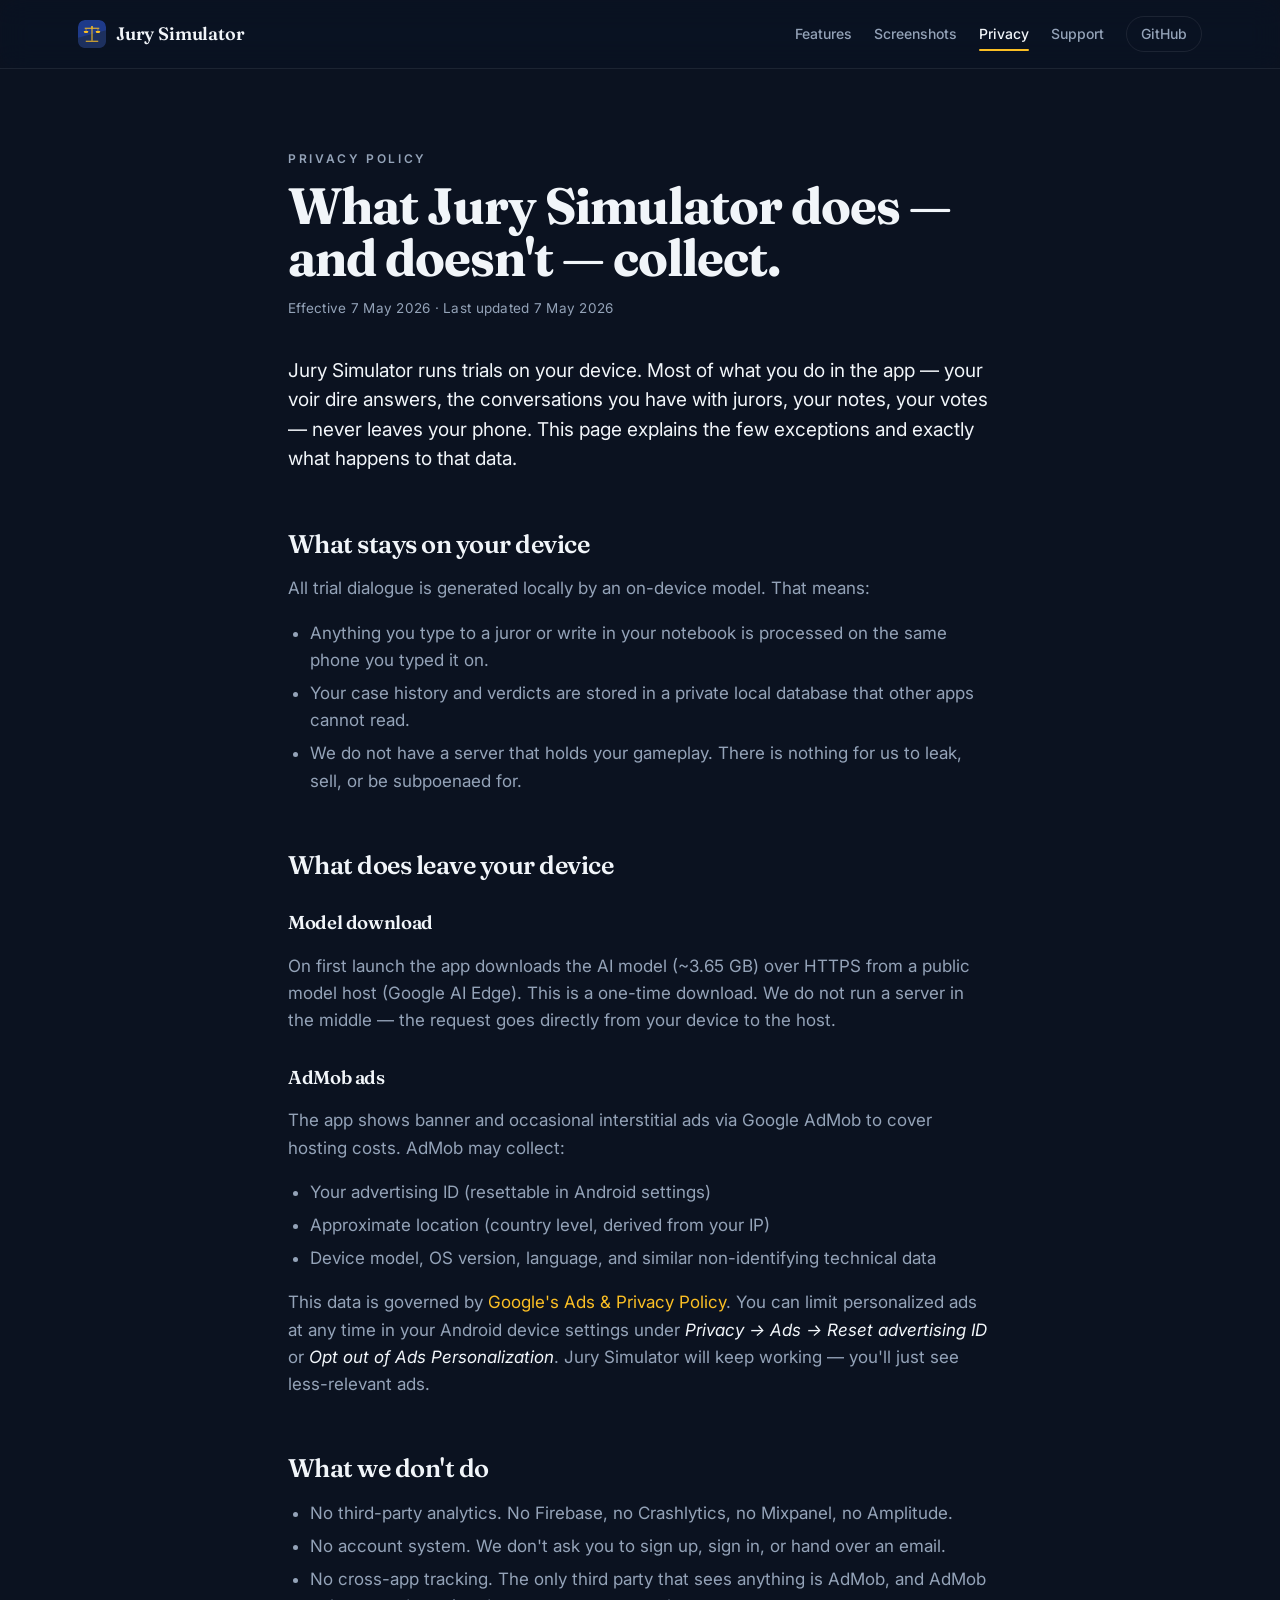
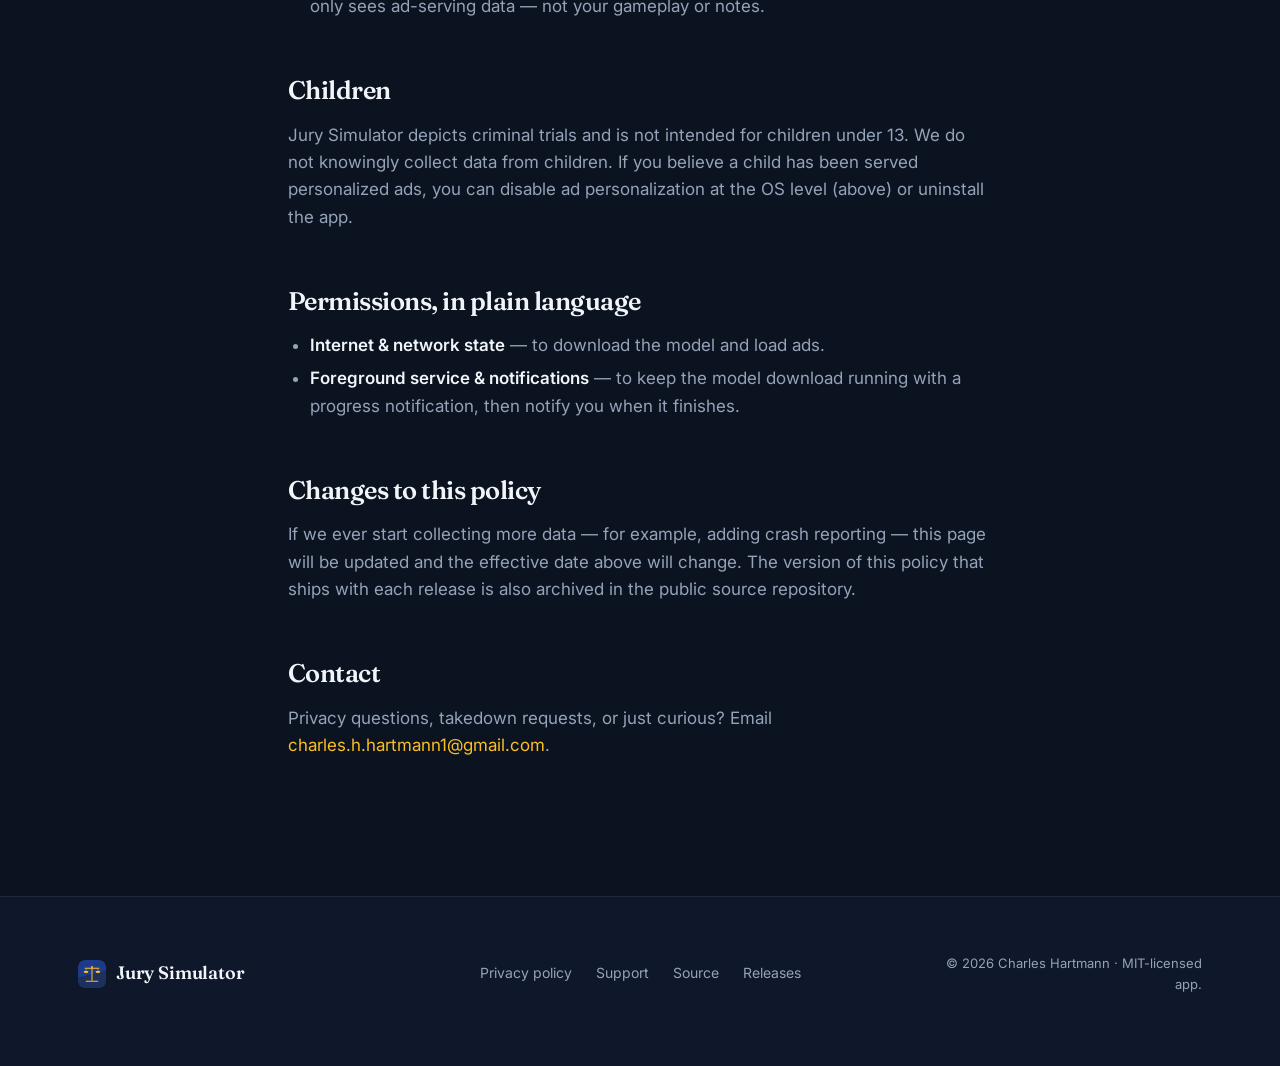
==== site/privacy.html @ f5657c42 "Fix gitignore so site/ ships to GitHub Pages The previous .gitignore had a stale mkdocs-template lin" ====
<!DOCTYPE html>
<html lang="en">
<head>
  <meta charset="UTF-8" />
  <meta name="viewport" content="width=device-width, initial-scale=1.0" />
  <title>Privacy Policy · Jury Simulator</title>
  <meta name="description" content="What Jury Simulator does — and doesn't — collect." />
  <meta name="theme-color" content="#0F172A" />
  <link rel="icon" href="assets/icon.svg" type="image/svg+xml" />
  <link rel="preconnect" href="https://fonts.googleapis.com" />
  <link rel="preconnect" href="https://fonts.gstatic.com" crossorigin />
  <link href="https://fonts.googleapis.com/css2?family=Fraunces:opsz,wght@9..144,500;9..144,600;9..144,700&family=Inter:wght@400;500;600;700&display=swap" rel="stylesheet" />
  <link rel="stylesheet" href="assets/style.css" />
</head>
<body>
  <header class="site-header">
    <div class="container nav">
      <a class="brand" href="./">
        <img src="assets/icon.svg" alt="" width="28" height="28" />
        <span>Jury Simulator</span>
      </a>
      <nav class="primary-nav" aria-label="Primary">
        <a href="index.html#features">Features</a>
        <a href="index.html#screenshots">Screenshots</a>
        <a href="privacy.html" aria-current="page">Privacy</a>
        <a href="support.html">Support</a>
        <a class="ghost" href="https://github.com/chartmann1590/jury-simulator">GitHub</a>
      </nav>
    </div>
  </header>

  <main class="prose">
    <div class="container">
      <p class="eyebrow">Privacy Policy</p>
      <h1>What Jury Simulator does — and doesn't — collect.</h1>
      <p class="effective">Effective 7 May 2026 · Last updated 7 May 2026</p>

      <p class="lede">Jury Simulator runs trials on your device. Most of what you do in the app — your voir dire answers, the conversations you have with jurors, your notes, your votes — never leaves your phone. This page explains the few exceptions and exactly what happens to that data.</p>

      <h2>What stays on your device</h2>
      <p>All trial dialogue is generated locally by an on-device model. That means:</p>
      <ul>
        <li>Anything you type to a juror or write in your notebook is processed on the same phone you typed it on.</li>
        <li>Your case history and verdicts are stored in a private local database that other apps cannot read.</li>
        <li>We do not have a server that holds your gameplay. There is nothing for us to leak, sell, or be subpoenaed for.</li>
      </ul>

      <h2>What does leave your device</h2>

      <h3>Model download</h3>
      <p>On first launch the app downloads the AI model (~3.65 GB) over HTTPS from a public model host (Google AI Edge). This is a one-time download. We do not run a server in the middle — the request goes directly from your device to the host.</p>

      <h3>AdMob ads</h3>
      <p>The app shows banner and occasional interstitial ads via Google AdMob to cover hosting costs. AdMob may collect:</p>
      <ul>
        <li>Your advertising ID (resettable in Android settings)</li>
        <li>Approximate location (country level, derived from your IP)</li>
        <li>Device model, OS version, language, and similar non-identifying technical data</li>
      </ul>
      <p>This data is governed by <a href="https://policies.google.com/technologies/ads">Google's Ads &amp; Privacy Policy</a>. You can limit personalized ads at any time in your Android device settings under <em>Privacy → Ads → Reset advertising ID</em> or <em>Opt out of Ads Personalization</em>. Jury Simulator will keep working — you'll just see less-relevant ads.</p>

      <h2>What we don't do</h2>
      <ul>
        <li>No third-party analytics. No Firebase, no Crashlytics, no Mixpanel, no Amplitude.</li>
        <li>No account system. We don't ask you to sign up, sign in, or hand over an email.</li>
        <li>No cross-app tracking. The only third party that sees anything is AdMob, and AdMob only sees ad-serving data — not your gameplay or notes.</li>
      </ul>

      <h2>Children</h2>
      <p>Jury Simulator depicts criminal trials and is not intended for children under 13. We do not knowingly collect data from children. If you believe a child has been served personalized ads, you can disable ad personalization at the OS level (above) or uninstall the app.</p>

      <h2>Permissions, in plain language</h2>
      <ul>
        <li><strong>Internet &amp; network state</strong> — to download the model and load ads.</li>
        <li><strong>Foreground service &amp; notifications</strong> — to keep the model download running with a progress notification, then notify you when it finishes.</li>
      </ul>

      <h2>Changes to this policy</h2>
      <p>If we ever start collecting more data — for example, adding crash reporting — this page will be updated and the effective date above will change. The version of this policy that ships with each release is also archived in the public source repository.</p>

      <h2>Contact</h2>
      <p>Privacy questions, takedown requests, or just curious? Email <a href="mailto:charles.h.hartmann1@gmail.com">charles.h.hartmann1@gmail.com</a>.</p>
    </div>
  </main>

  <footer class="site-footer">
    <div class="container footer-grid">
      <div class="brand">
        <img src="assets/icon.svg" alt="" width="28" height="28" />
        <span>Jury Simulator</span>
      </div>
      <nav aria-label="Footer">
        <a href="privacy.html">Privacy policy</a>
        <a href="support.html">Support</a>
        <a href="https://github.com/chartmann1590/jury-simulator">Source</a>
        <a href="https://github.com/chartmann1590/jury-simulator/releases">Releases</a>
      </nav>
      <p class="legal">© 2026 Charles Hartmann · MIT-licensed app.</p>
    </div>
  </footer>
</body>
</html>
---- site/assets/style.css ----
:root {
  --bg: #0B1220;
  --bg-elev: #0F172A;
  --bg-2: #111A2E;
  --ink: #F1F5F9;
  --ink-muted: #94A3B8;
  --accent: #FBBF24;
  --accent-warm: #FFD24A;
  --accent-deep: #D97706;
  --court-blue: #1E3A8A;
  --rule: rgba(251, 191, 36, 0.16);
  --rule-soft: rgba(255, 255, 255, 0.08);
  --container: 1180px;
  --serif: 'Fraunces', 'Playfair Display', Georgia, serif;
  --sans: 'Inter', -apple-system, BlinkMacSystemFont, system-ui, sans-serif;
}

*, *::before, *::after { box-sizing: border-box; }

html { scroll-behavior: smooth; }

html, body {
  margin: 0;
  padding: 0;
  background: var(--bg);
  color: var(--ink);
  font-family: var(--sans);
  font-size: 17px;
  line-height: 1.6;
  -webkit-font-smoothing: antialiased;
  -moz-osx-font-smoothing: grayscale;
  text-rendering: optimizeLegibility;
}

img, video { max-width: 100%; display: block; }

.container {
  max-width: var(--container);
  margin: 0 auto;
  padding: 0 28px;
}

a {
  color: var(--accent);
  text-decoration: none;
  border-bottom: 1px solid transparent;
  transition: border-color 120ms ease, color 120ms ease;
}
a:hover { border-bottom-color: var(--accent); }

.eyebrow {
  text-transform: uppercase;
  letter-spacing: 0.22em;
  color: var(--accent);
  font-size: 12px;
  font-weight: 600;
  margin: 0 0 12px;
}

h1, h2, h3 {
  font-family: var(--serif);
  font-weight: 600;
  letter-spacing: -0.02em;
  color: var(--ink);
  font-feature-settings: "ss01", "ss02";
}
h1 { font-size: clamp(2.4rem, 5.5vw, 4.4rem); line-height: 1.02; margin: 0 0 24px; font-weight: 700; }
h2 { font-size: clamp(1.8rem, 3.5vw, 2.6rem); line-height: 1.12; margin: 0 0 32px; }
h3 { font-size: 1.2rem; line-height: 1.3; margin: 0 0 12px; font-weight: 600; }

.muted { color: var(--ink-muted); }

/* Header */
.site-header {
  position: sticky;
  top: 0;
  background: rgba(11, 18, 32, 0.78);
  backdrop-filter: saturate(160%) blur(14px);
  -webkit-backdrop-filter: saturate(160%) blur(14px);
  border-bottom: 1px solid var(--rule-soft);
  z-index: 50;
}
.nav {
  display: flex;
  align-items: center;
  justify-content: space-between;
  height: 68px;
  gap: 16px;
}
.brand {
  display: inline-flex;
  align-items: center;
  gap: 10px;
  font-family: var(--serif);
  font-weight: 600;
  font-size: 18px;
  color: var(--ink);
  border: none;
  letter-spacing: -0.01em;
}
.brand:hover { border: none; color: var(--ink); }
.brand img { width: 28px; height: 28px; border-radius: 7px; }

.primary-nav {
  display: flex;
  gap: 22px;
  align-items: center;
}
.primary-nav a {
  color: var(--ink-muted);
  font-size: 14px;
  font-weight: 500;
  border: none;
  padding: 4px 0;
  position: relative;
}
.primary-nav a:hover { color: var(--ink); }
.primary-nav a[aria-current="page"] { color: var(--ink); }
.primary-nav a[aria-current="page"]::after {
  content: "";
  position: absolute;
  left: 0; right: 0; bottom: -2px;
  height: 2px;
  background: var(--accent);
  border-radius: 2px;
}
.primary-nav a.ghost {
  border: 1px solid var(--rule-soft);
  padding: 6px 14px;
  border-radius: 999px;
}
.primary-nav a.ghost:hover {
  border-color: var(--accent);
  color: var(--accent);
}

/* Hero */
.hero {
  padding: 96px 0 96px;
  position: relative;
  overflow: hidden;
}
.hero::before {
  content: "";
  position: absolute;
  inset: 0;
  background:
    radial-gradient(ellipse 60% 50% at 18% 0%, rgba(251, 191, 36, 0.13), transparent 60%),
    radial-gradient(ellipse 80% 60% at 110% 60%, rgba(30, 58, 138, 0.55), transparent 55%);
  pointer-events: none;
}
.hero > .container { position: relative; }
.hero-grid {
  display: grid;
  grid-template-columns: 1.15fr 0.85fr;
  gap: 72px;
  align-items: center;
}
.hero-copy h1 br {
  display: inline;
}
.lede {
  font-size: 1.18rem;
  color: var(--ink-muted);
  margin: 0 0 32px;
  max-width: 560px;
  line-height: 1.55;
}
.cta-row {
  display: flex;
  gap: 12px;
  flex-wrap: wrap;
  align-items: center;
}
.btn {
  display: inline-flex;
  align-items: center;
  justify-content: center;
  padding: 14px 26px;
  border-radius: 999px;
  font-weight: 600;
  font-size: 15px;
  border: 1px solid transparent;
  transition: transform 140ms ease, background 140ms ease, color 140ms ease, border-color 140ms ease;
  cursor: pointer;
}
.btn.primary {
  background: var(--accent);
  color: #1A1306;
  box-shadow: 0 12px 30px -12px rgba(251, 191, 36, 0.5);
}
.btn.primary:hover { background: var(--accent-warm); transform: translateY(-1px); border-color: transparent; }
.btn.secondary {
  color: var(--ink);
  border-color: rgba(255, 255, 255, 0.18);
}
.btn.secondary:hover { border-color: var(--accent); color: var(--accent); }
.btn.disabled {
  opacity: 0.45;
  cursor: not-allowed;
  pointer-events: none;
}
.micro {
  margin-top: 22px;
  font-size: 13px;
  color: var(--ink-muted);
}

.hero-frame {
  border-radius: 36px;
  overflow: hidden;
  border: 1px solid rgba(255, 255, 255, 0.08);
  background: var(--court-blue);
  box-shadow:
    0 30px 80px -20px rgba(0, 0, 0, 0.7),
    0 0 0 1px rgba(251, 191, 36, 0.06);
  aspect-ratio: 9 / 16;
  max-width: 360px;
  margin-left: auto;
  position: relative;
}
.hero-frame::after {
  content: "";
  position: absolute;
  inset: 0;
  border-radius: inherit;
  pointer-events: none;
  box-shadow: inset 0 0 0 1px rgba(255, 255, 255, 0.06);
}
.hero-frame video {
  width: 100%;
  height: 100%;
  object-fit: cover;
}

/* Features */
.features {
  padding: 112px 0;
  border-top: 1px solid var(--rule-soft);
}
.feature-grid {
  display: grid;
  grid-template-columns: repeat(3, 1fr);
  gap: 24px;
}
.feature-grid article {
  padding: 32px 28px;
  background:
    linear-gradient(180deg, rgba(255, 255, 255, 0.035), rgba(255, 255, 255, 0.005));
  border: 1px solid var(--rule-soft);
  border-radius: 22px;
  transition: border-color 200ms ease, transform 200ms ease;
}
.feature-grid article:hover {
  border-color: rgba(251, 191, 36, 0.35);
  transform: translateY(-2px);
}
.feature-grid h3 {
  color: var(--ink);
  font-family: var(--serif);
}
.feature-grid p {
  color: var(--ink-muted);
  margin: 0;
  font-size: 15.5px;
}

/* Screenshots */
.screenshots {
  padding: 112px 0;
  background: linear-gradient(180deg, var(--bg) 0%, var(--bg-2) 100%);
  border-top: 1px solid var(--rule-soft);
}
.screenshot-row {
  display: grid;
  grid-template-columns: repeat(3, 1fr);
  gap: 32px 28px;
}
.screenshot-row figure {
  margin: 0;
  display: flex;
  flex-direction: column;
  gap: 14px;
}
.screenshot-row img {
  border-radius: 22px;
  border: 1px solid rgba(255, 255, 255, 0.1);
  background: #000;
  aspect-ratio: 9 / 19.5;
  object-fit: cover;
  width: 100%;
  box-shadow: 0 18px 40px -16px rgba(0, 0, 0, 0.6);
  transition: transform 220ms ease;
}
.screenshot-row figure:hover img { transform: translateY(-3px); }
.screenshot-row figcaption {
  color: var(--ink-muted);
  font-size: 14.5px;
  line-height: 1.45;
  display: flex;
  gap: 12px;
}
.screenshot-row figcaption span {
  font-family: var(--serif);
  color: var(--accent);
  font-variant-numeric: tabular-nums;
  font-weight: 600;
  font-size: 13px;
  letter-spacing: 0.05em;
  flex: 0 0 auto;
}

/* Quote */
.quote {
  padding: 96px 0;
  border-top: 1px solid var(--rule-soft);
  background:
    radial-gradient(ellipse 60% 80% at 50% 50%, rgba(30, 58, 138, 0.25), transparent 60%);
}
.quote blockquote {
  margin: 0;
  text-align: center;
}
.quote blockquote p {
  font-family: var(--serif);
  font-style: italic;
  font-size: clamp(1.4rem, 2.5vw, 2rem);
  line-height: 1.4;
  color: var(--ink);
  max-width: 780px;
  margin: 0 auto 16px;
  font-weight: 500;
}
.quote blockquote cite {
  font-style: normal;
  color: var(--ink-muted);
  font-size: 14px;
}

/* Download band */
.download {
  padding: 88px 0;
  border-top: 1px solid var(--rule-soft);
}
.download-row {
  display: grid;
  grid-template-columns: 1.5fr 1fr;
  gap: 32px;
  align-items: center;
}
.download h2 { margin-bottom: 8px; }
.download p { color: var(--ink-muted); margin: 0; }
.download .cta-row { justify-content: flex-end; }

/* Prose pages */
.prose {
  padding: 80px 0 120px;
}
.prose .container { max-width: 760px; }
.prose h1 { font-size: clamp(2rem, 4vw, 3rem); margin-bottom: 14px; }
.prose .lede {
  font-size: 1.12rem;
  color: var(--ink);
  margin: 0 0 36px;
  max-width: none;
}
.prose h2 { font-size: 1.5rem; margin: 56px 0 16px; }
.prose h3 { font-size: 1.1rem; margin: 32px 0 8px; color: var(--ink); }
.prose p, .prose li { color: var(--ink-muted); }
.prose ul { padding-left: 22px; margin-bottom: 16px; }
.prose li { margin-bottom: 6px; }
.prose strong { color: var(--ink); font-weight: 600; }
.prose em { color: var(--ink); font-style: italic; }
.effective {
  font-size: 13.5px;
  color: var(--ink-muted);
  margin-bottom: 36px;
  letter-spacing: 0.02em;
}

/* Footer */
.site-footer {
  border-top: 1px solid var(--rule-soft);
  padding: 56px 0 72px;
  background: var(--bg-elev);
}
.footer-grid {
  display: grid;
  grid-template-columns: 1fr 2fr 1fr;
  gap: 24px;
  align-items: center;
}
.footer-grid > .brand { justify-self: start; }
.footer-grid nav {
  display: flex;
  gap: 24px;
  justify-content: center;
  flex-wrap: wrap;
}
.footer-grid nav a {
  color: var(--ink-muted);
  font-size: 14px;
  border: none;
}
.footer-grid nav a:hover { color: var(--ink); }
.legal {
  text-align: right;
  font-size: 13px;
  color: var(--ink-muted);
  margin: 0;
}

/* Responsive */
@media (max-width: 960px) {
  .hero-grid { grid-template-columns: 1fr; gap: 48px; }
  .hero-frame { max-width: 320px; margin: 0 auto; }
  .feature-grid { grid-template-columns: 1fr 1fr; }
  .screenshot-row { grid-template-columns: 1fr 1fr; }
  .download-row { grid-template-columns: 1fr; text-align: left; }
  .download .cta-row { justify-content: flex-start; }
  .footer-grid { grid-template-columns: 1fr; text-align: center; gap: 18px; }
  .footer-grid > .brand { justify-self: center; }
  .footer-grid nav { justify-content: center; }
  .legal { text-align: center; }
}

@media (max-width: 640px) {
  .hero { padding: 64px 0; }
  .features, .screenshots { padding: 80px 0; }
  .feature-grid { grid-template-columns: 1fr; }
  .screenshot-row { grid-template-columns: 1fr; }
  .primary-nav { gap: 14px; }
  .primary-nav a { font-size: 13px; }
  .primary-nav a.ghost { display: none; }
  .container { padding: 0 20px; }
}

@media (prefers-reduced-motion: reduce) {
  *, *::before, *::after { animation-duration: 0.01ms !important; transition-duration: 0.01ms !important; }
  html { scroll-behavior: auto; }
  .hero-frame video { display: none; }
}
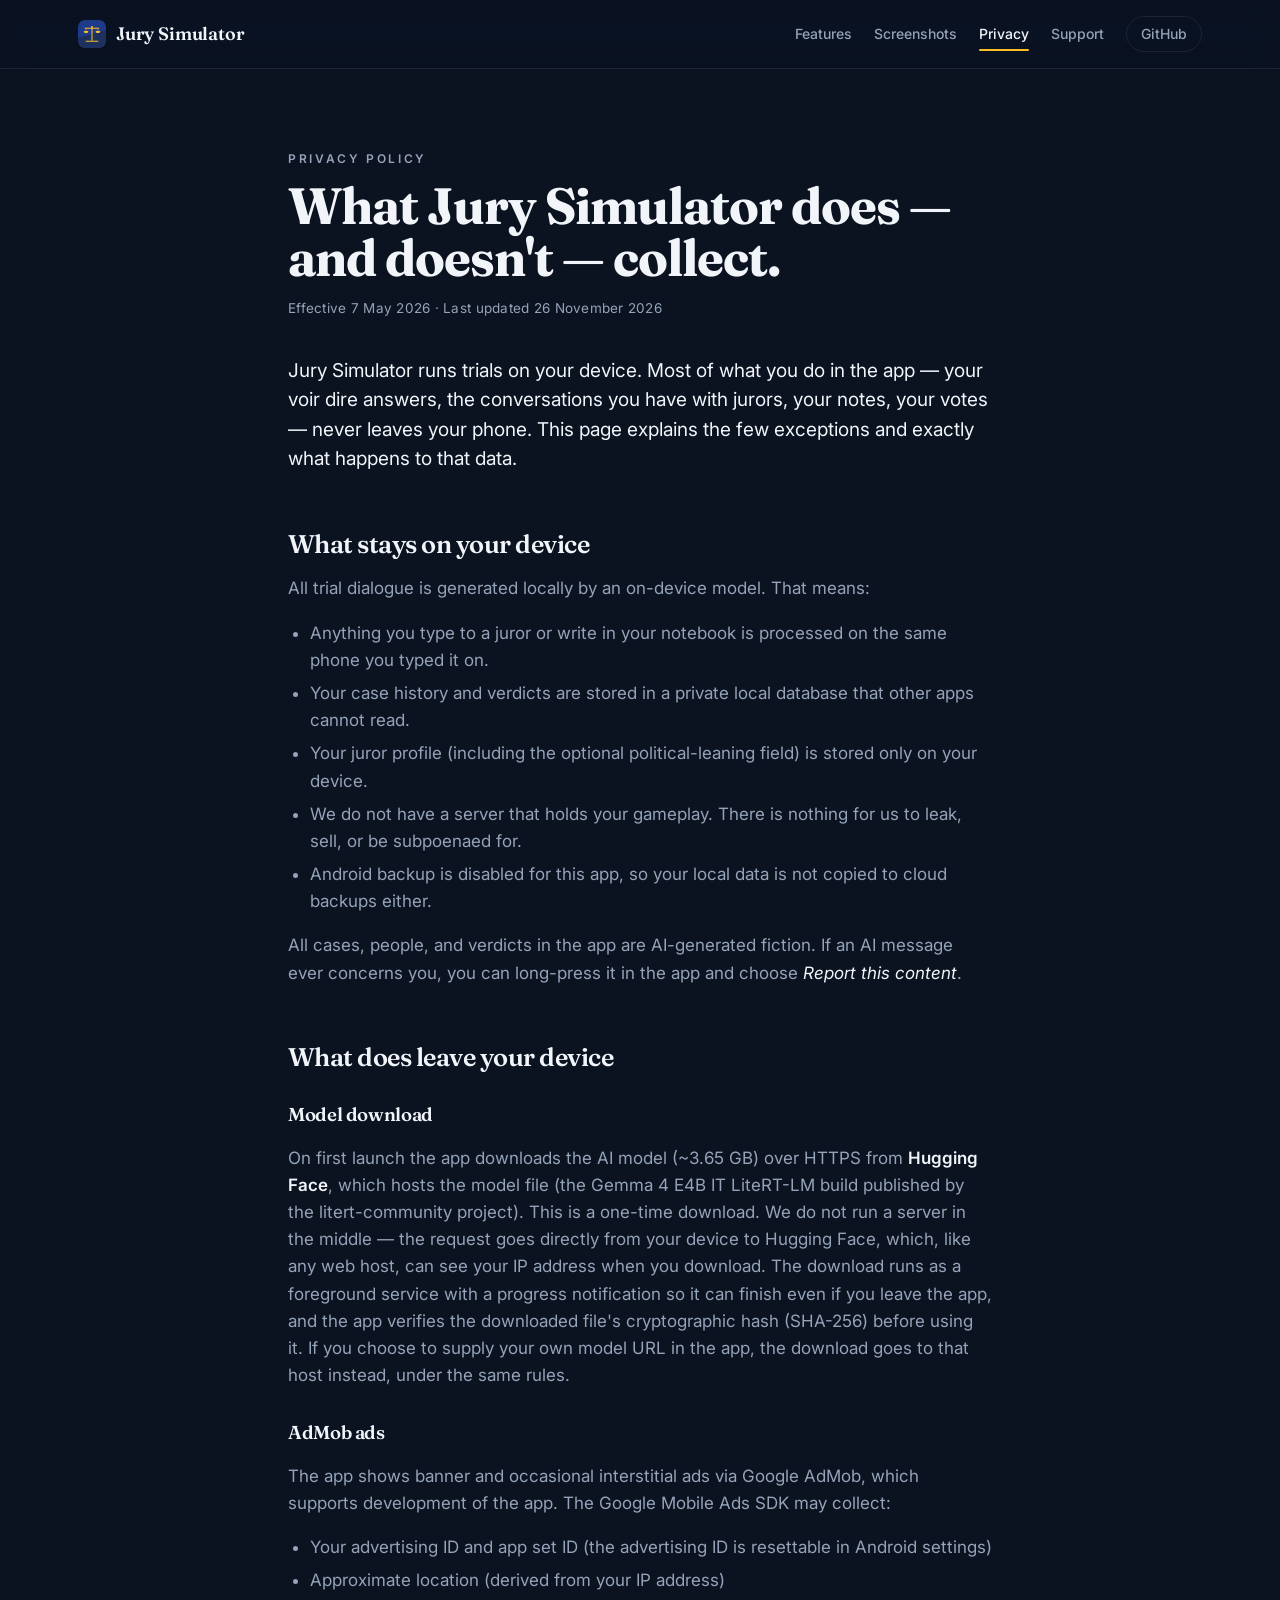
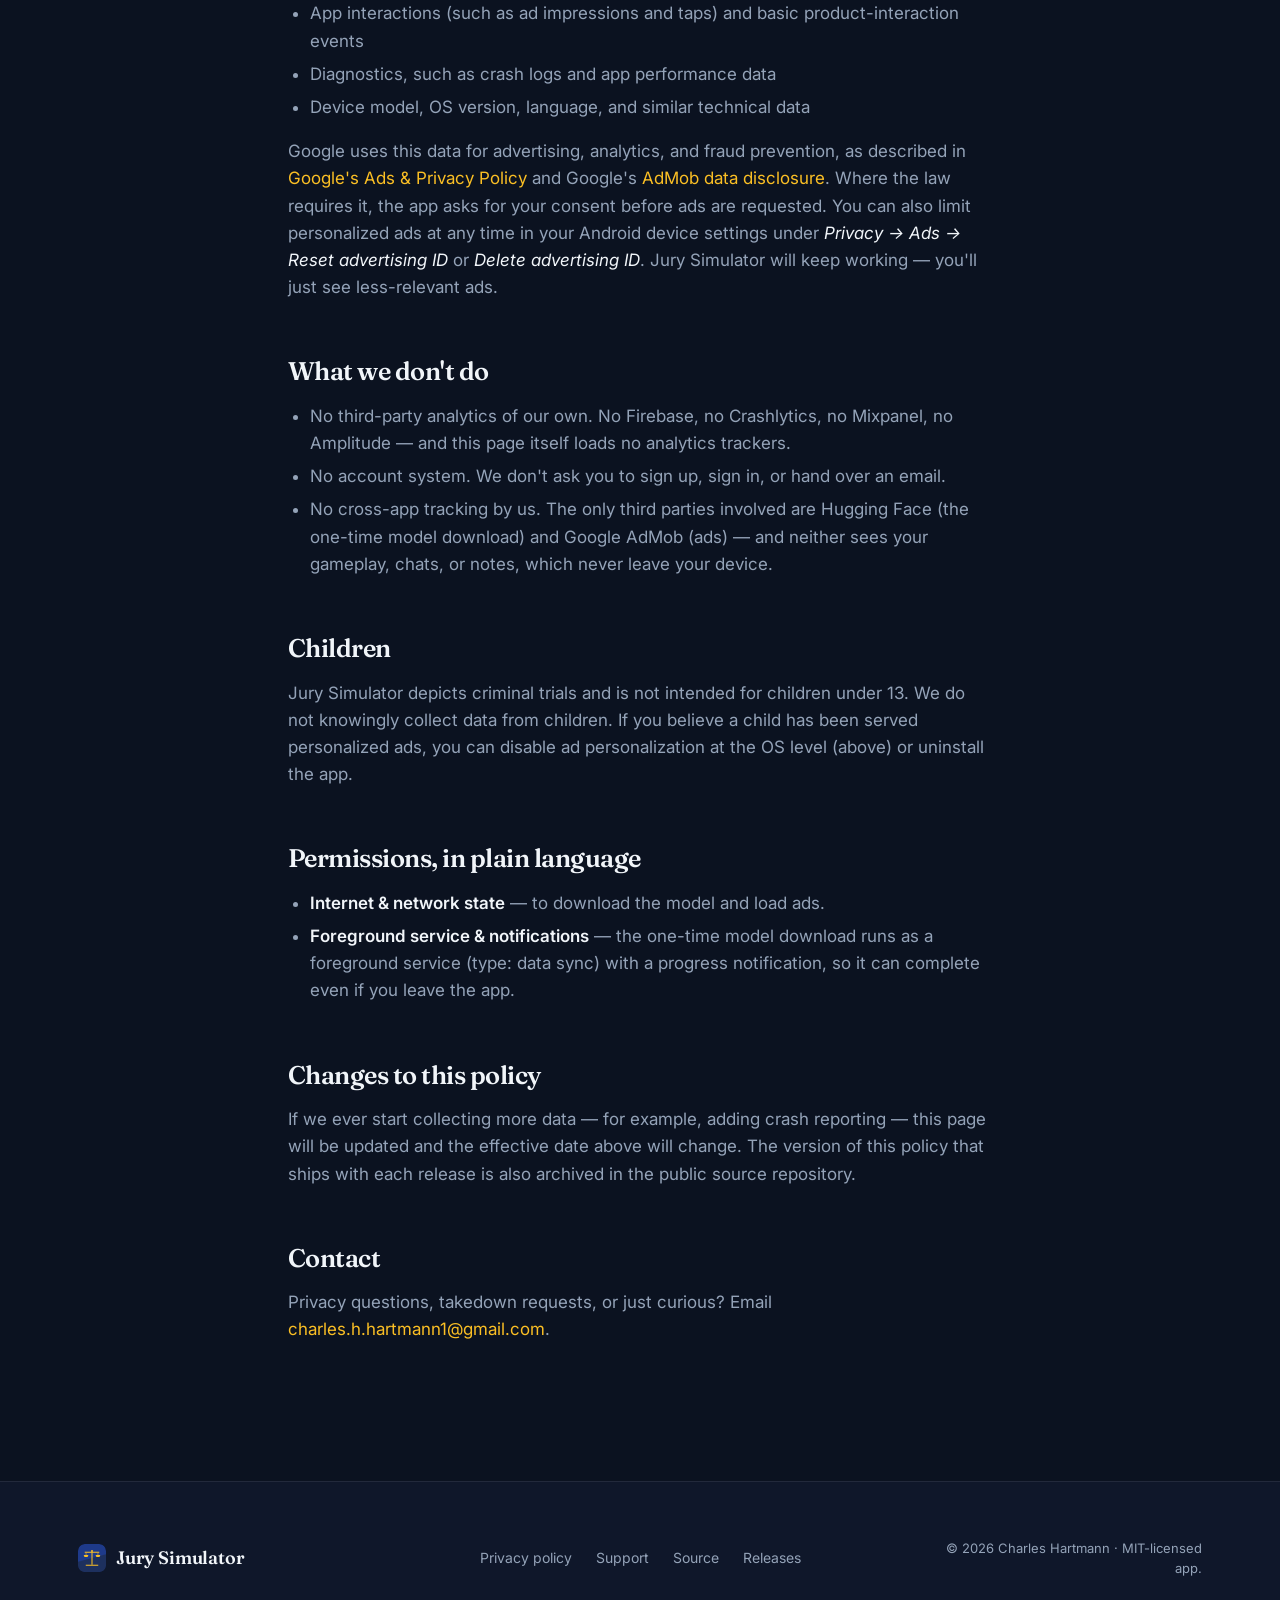
==== commit 72ac35c5: "Listing, privacy policy, Data Safety and IARC docs corrected Privacy policy: model host is Hugging F" ====
--- a/site/privacy.html
+++ b/site/privacy.html
@@ -33,7 +33,7 @@
     <div class="container">
       <p class="eyebrow">Privacy Policy</p>
       <h1>What Jury Simulator does — and doesn't — collect.</h1>
-      <p class="effective">Effective 7 May 2026 · Last updated 7 May 2026</p>
+      <p class="effective">Effective 7 May 2026 · Last updated 26 November 2026</p>
 
       <p class="lede">Jury Simulator runs trials on your device. Most of what you do in the app — your voir dire answers, the conversations you have with jurors, your notes, your votes — never leaves your phone. This page explains the few exceptions and exactly what happens to that data.</p>
 
@@ -42,28 +42,33 @@
       <ul>
         <li>Anything you type to a juror or write in your notebook is processed on the same phone you typed it on.</li>
         <li>Your case history and verdicts are stored in a private local database that other apps cannot read.</li>
+        <li>Your juror profile (including the optional political-leaning field) is stored only on your device.</li>
         <li>We do not have a server that holds your gameplay. There is nothing for us to leak, sell, or be subpoenaed for.</li>
+        <li>Android backup is disabled for this app, so your local data is not copied to cloud backups either.</li>
       </ul>
+      <p>All cases, people, and verdicts in the app are AI-generated fiction. If an AI message ever concerns you, you can long-press it in the app and choose <em>Report this content</em>.</p>
 
       <h2>What does leave your device</h2>
 
       <h3>Model download</h3>
-      <p>On first launch the app downloads the AI model (~3.65 GB) over HTTPS from a public model host (Google AI Edge). This is a one-time download. We do not run a server in the middle — the request goes directly from your device to the host.</p>
+      <p>On first launch the app downloads the AI model (~3.65 GB) over HTTPS from <strong>Hugging Face</strong>, which hosts the model file (the Gemma 4 E4B IT LiteRT-LM build published by the litert-community project). This is a one-time download. We do not run a server in the middle — the request goes directly from your device to Hugging Face, which, like any web host, can see your IP address when you download. The download runs as a foreground service with a progress notification so it can finish even if you leave the app, and the app verifies the downloaded file's cryptographic hash (SHA-256) before using it. If you choose to supply your own model URL in the app, the download goes to that host instead, under the same rules.</p>
 
       <h3>AdMob ads</h3>
-      <p>The app shows banner and occasional interstitial ads via Google AdMob to cover hosting costs. AdMob may collect:</p>
+      <p>The app shows banner and occasional interstitial ads via Google AdMob, which supports development of the app. The Google Mobile Ads SDK may collect:</p>
       <ul>
-        <li>Your advertising ID (resettable in Android settings)</li>
-        <li>Approximate location (country level, derived from your IP)</li>
-        <li>Device model, OS version, language, and similar non-identifying technical data</li>
+        <li>Your advertising ID and app set ID (the advertising ID is resettable in Android settings)</li>
+        <li>Approximate location (derived from your IP address)</li>
+        <li>App interactions (such as ad impressions and taps) and basic product-interaction events</li>
+        <li>Diagnostics, such as crash logs and app performance data</li>
+        <li>Device model, OS version, language, and similar technical data</li>
       </ul>
-      <p>This data is governed by <a href="https://policies.google.com/technologies/ads">Google's Ads &amp; Privacy Policy</a>. You can limit personalized ads at any time in your Android device settings under <em>Privacy → Ads → Reset advertising ID</em> or <em>Opt out of Ads Personalization</em>. Jury Simulator will keep working — you'll just see less-relevant ads.</p>
+      <p>Google uses this data for advertising, analytics, and fraud prevention, as described in <a href="https://policies.google.com/technologies/ads">Google's Ads &amp; Privacy Policy</a> and Google's <a href="https://developers.google.com/admob/android/privacy">AdMob data disclosure</a>. Where the law requires it, the app asks for your consent before ads are requested. You can also limit personalized ads at any time in your Android device settings under <em>Privacy → Ads → Reset advertising ID</em> or <em>Delete advertising ID</em>. Jury Simulator will keep working — you'll just see less-relevant ads.</p>
 
       <h2>What we don't do</h2>
       <ul>
-        <li>No third-party analytics. No Firebase, no Crashlytics, no Mixpanel, no Amplitude.</li>
+        <li>No third-party analytics of our own. No Firebase, no Crashlytics, no Mixpanel, no Amplitude — and this page itself loads no analytics trackers.</li>
         <li>No account system. We don't ask you to sign up, sign in, or hand over an email.</li>
-        <li>No cross-app tracking. The only third party that sees anything is AdMob, and AdMob only sees ad-serving data — not your gameplay or notes.</li>
+        <li>No cross-app tracking by us. The only third parties involved are Hugging Face (the one-time model download) and Google AdMob (ads) — and neither sees your gameplay, chats, or notes, which never leave your device.</li>
       </ul>
 
       <h2>Children</h2>
@@ -72,7 +77,7 @@
       <h2>Permissions, in plain language</h2>
       <ul>
         <li><strong>Internet &amp; network state</strong> — to download the model and load ads.</li>
-        <li><strong>Foreground service &amp; notifications</strong> — to keep the model download running with a progress notification, then notify you when it finishes.</li>
+        <li><strong>Foreground service &amp; notifications</strong> — the one-time model download runs as a foreground service (type: data sync) with a progress notification, so it can complete even if you leave the app.</li>
       </ul>
 
       <h2>Changes to this policy</h2>
